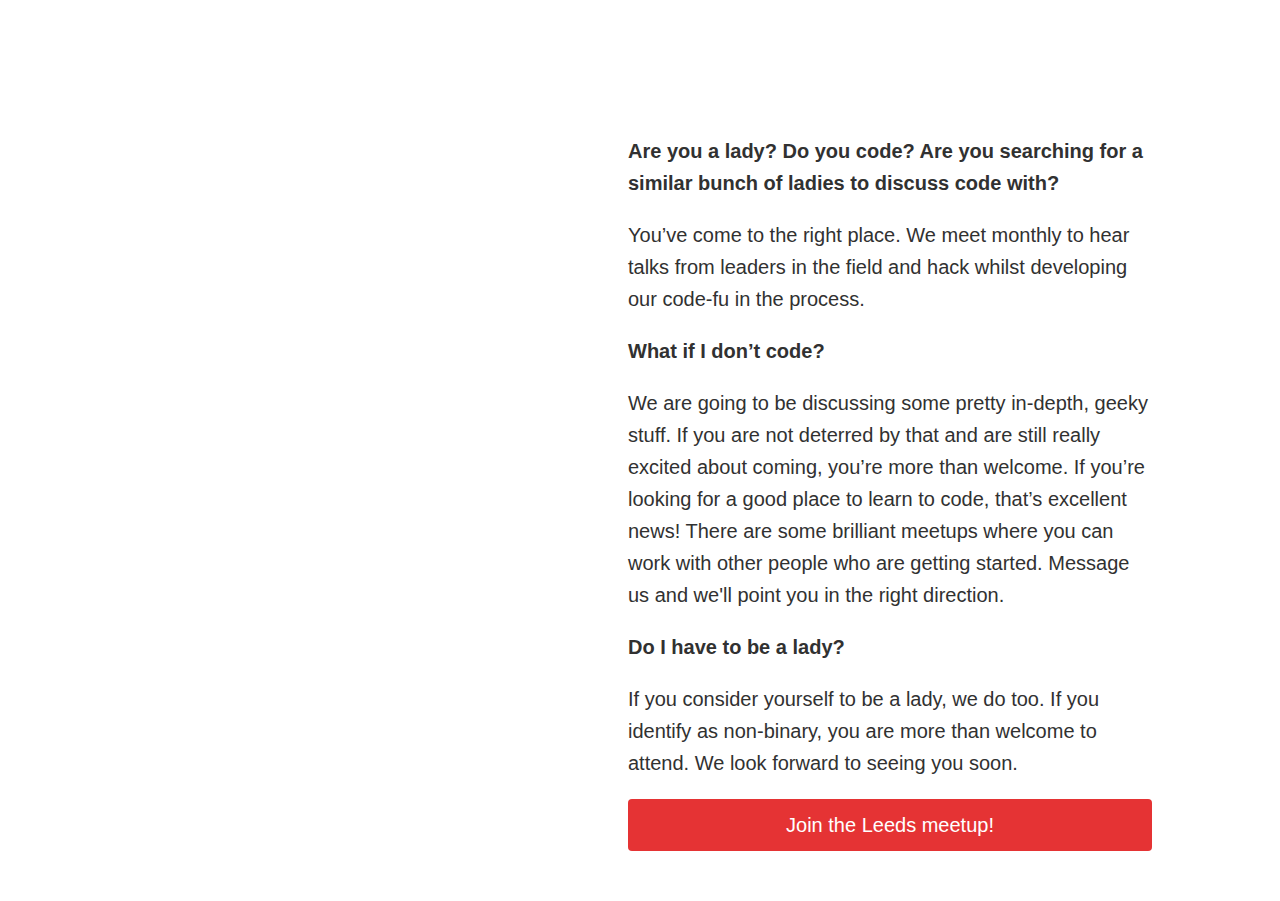
==== docs/index.html @ d554d66c "publish bump" ====
<html>
<head><title>Ladies of Code Leeds</title>
<style>

*		{box-sizing:border-box;}
body	{background:#fff; font-family:'Signika', sans-serif; font-size:16px; line-height:24px; color:#313131; width:100%; padding:50px; margin:0 auto;}
h1		{font-size:4em; font-weight:normal; color:#313131;}
h2		{font-size:2em; font-weight:normal;}

a		{color:#23a19a;}

a.bar	{color:#f7f4fd; background-color:#3a3a3a; border-radius:4px; padding:5px; text-decoration:none; border-bottom:none;}
a.bar:hover	{background-color:#1400ff; border-bottom:none;}


.nav	{display:inline-block; vertical-align:top; width:50%;}
.nav:nth-of-type(2)	{text-align:right;}

.blog_line, .blog_wrap	{border-top:1px dashed #1400ff; margin-top:40px; margin-bottom:40px; position:relative;}
.blog_info	{position:absolute; right:10px; top:10px;}


/*	index.html	*/

.main_wrap	{width:1024px; margin:0 auto;}
.main_gif, .main_intro	{display:inline-block; vertical-align:top;}
.main_gif	{width:400px; height:400px; background:url('/ladiesofcodeleeds/data/loc.gif')center center no-repeat;}
.main_intro	{width:524px; font-size:20px; line-height:32px; margin-left:100px; margin-top:65px;}
.main_intro p:nth-of-type(odd)	{font-weight:bold;}

a.join		{display:block; border-radius:4px; text-align:center; padding:10px 0; color:#fff; background-color:#e53334; text-decoration:none;}
a.join:hover{background-color:#E45152;}

@import url('https://fonts.googleapis.com/css?family=Signika:300,400');
</style></head>
<body><div class="main_wrap">
	<div class="main_gif"></div><div class="main_intro">
		<p>Are you a lady? Do you code? Are you searching for a similar bunch of ladies to discuss code with?</p>
		<p>You’ve come to the right place. We meet monthly to hear talks from leaders in the field and hack whilst developing our code-fu in the process.</p>
		<p>What if I don’t code?</p>
		<p>We are going to be discussing some pretty in-depth, geeky stuff. If you are not deterred by that and are still really excited about coming, you’re more than welcome. If you’re looking for a good place to learn to code, that’s excellent news! There are some brilliant meetups where you can work with other people who are getting started. Message us and we'll point you in the right direction.</p>
		<p>Do I have to be a lady?</p>
		<p>If you consider yourself to be a lady, we do too. If you identify as non-binary, you are more than welcome to attend. We look forward to seeing you soon.</p>
		<a href="https://www.meetup.com/Ladies-of-Code-Leeds/" class="join">Join the Leeds meetup!</a>
	</div>
</div></body>
</html>
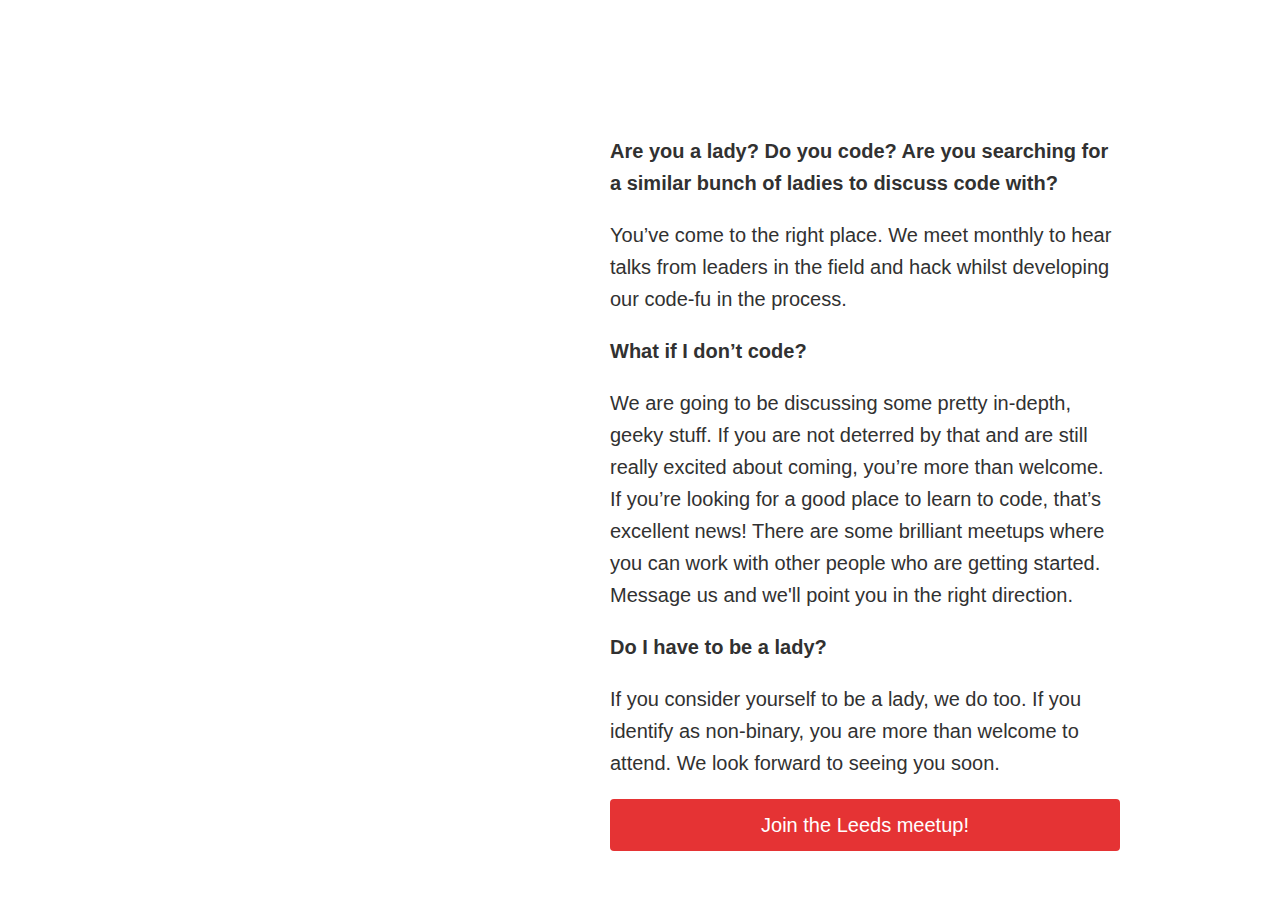
==== commit ce9758fe: "publish bump" ====
--- a/docs/index.html
+++ b/docs/index.html
@@ -22,10 +22,10 @@
 
 /*	index.html	*/
 
-.main_wrap	{width:1024px; margin:0 auto;}
+.main_wrap	{width:960px; margin:0 auto;}
 .main_gif, .main_intro	{display:inline-block; vertical-align:top;}
 .main_gif	{width:400px; height:400px; background:url('/ladiesofcodeleeds/data/loc.gif')center center no-repeat;}
-.main_intro	{width:524px; font-size:20px; line-height:32px; margin-left:100px; margin-top:65px;}
+.main_intro	{width:510px; font-size:20px; line-height:32px; margin-left:50px; margin-top:65px;}
 .main_intro p:nth-of-type(odd)	{font-weight:bold;}
 
 a.join		{display:block; border-radius:4px; text-align:center; padding:10px 0; color:#fff; background-color:#e53334; text-decoration:none;}
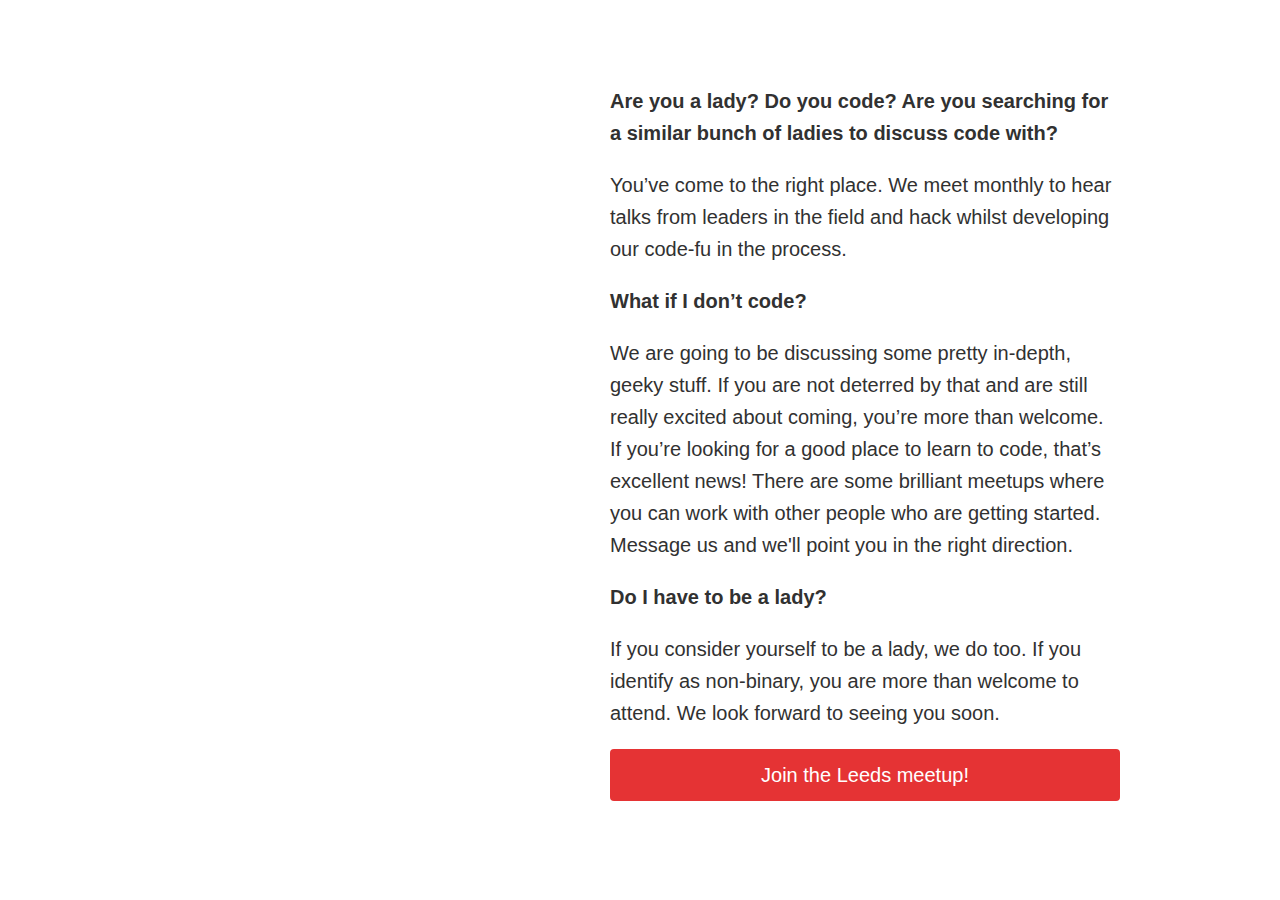
==== commit d5ee3bbe: "publish bump" ====
--- a/docs/index.html
+++ b/docs/index.html
@@ -3,7 +3,7 @@
 <style>
 
 *		{box-sizing:border-box;}
-body	{background:#fff; font-family:'Signika', sans-serif; font-size:16px; line-height:24px; color:#313131; width:100%; padding:50px; margin:0 auto;}
+body	{background:#fff; font-family:'Signika', sans-serif; font-size:16px; line-height:24px; color:#313131; width:100%; padding:0; margin:0 auto;}
 h1		{font-size:4em; font-weight:normal; color:#313131;}
 h2		{font-size:2em; font-weight:normal;}
 
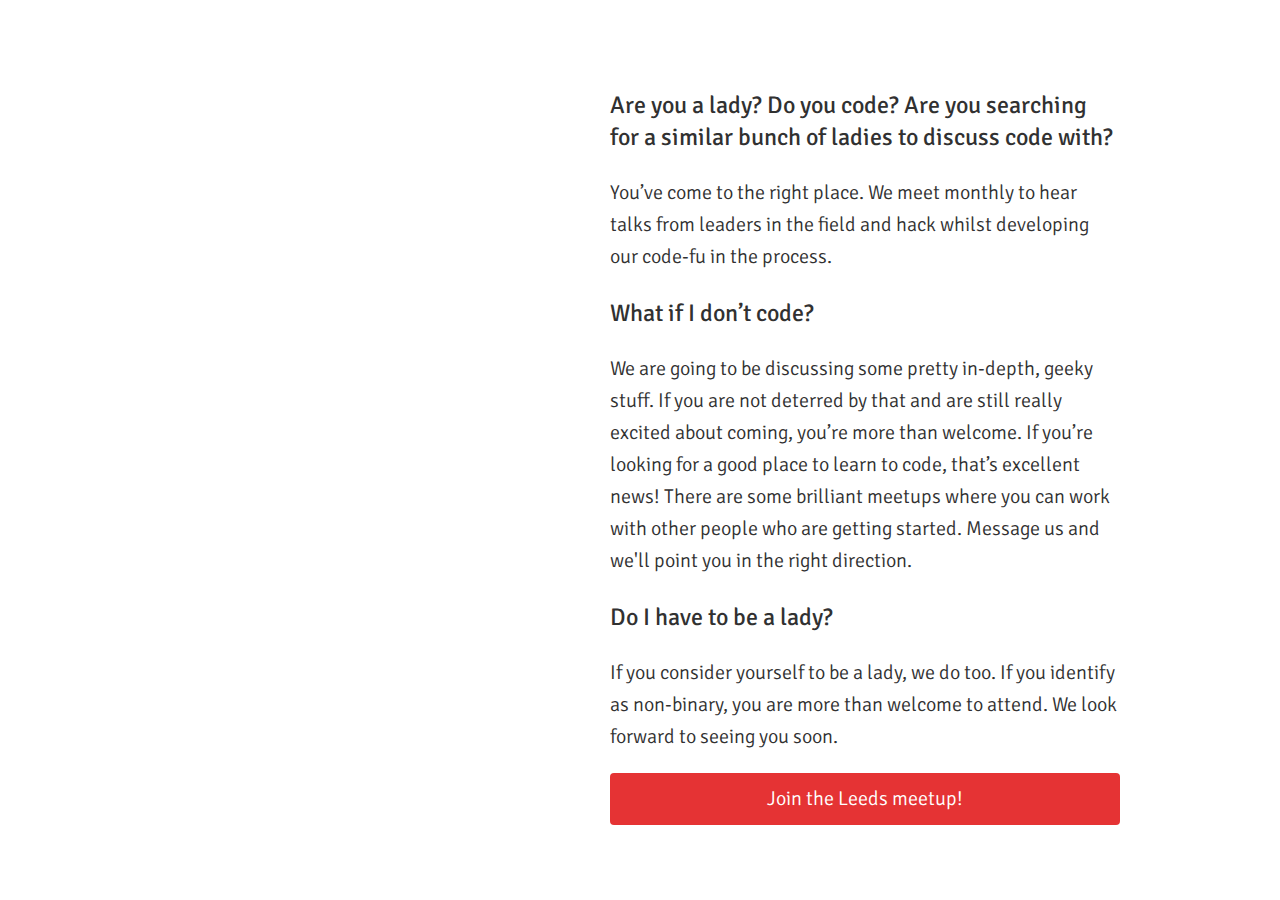
==== commit 83806237: "publish bump" ====
--- a/docs/index.html
+++ b/docs/index.html
@@ -1,9 +1,10 @@
 <html>
 <head><title>Ladies of Code Leeds</title>
 <style>
+@import url('https://fonts.googleapis.com/css?family=Signika:300,400');
 
 *		{box-sizing:border-box;}
-body	{background:#fff; font-family:'Signika', sans-serif; font-size:16px; line-height:24px; color:#313131; width:100%; padding:0; margin:0 auto;}
+body	{background:#fff; font-family:'Signika', sans-serif; font-size:16px; line-height:24px; font-weight:300; color:#313131; width:100%; padding:0; margin:0 auto;}
 h1		{font-size:4em; font-weight:normal; color:#313131;}
 h2		{font-size:2em; font-weight:normal;}
 
@@ -26,12 +27,11 @@
 .main_gif, .main_intro	{display:inline-block; vertical-align:top;}
 .main_gif	{width:400px; height:400px; background:url('/ladiesofcodeleeds/data/loc.gif')center center no-repeat;}
 .main_intro	{width:510px; font-size:20px; line-height:32px; margin-left:50px; margin-top:65px;}
-.main_intro p:nth-of-type(odd)	{font-weight:bold;}
+.main_intro p:nth-of-type(odd)	{font-size:24px; font-weight:400;}
 
 a.join		{display:block; border-radius:4px; text-align:center; padding:10px 0; color:#fff; background-color:#e53334; text-decoration:none;}
 a.join:hover{background-color:#E45152;}
 
-@import url('https://fonts.googleapis.com/css?family=Signika:300,400');
 </style></head>
 <body><div class="main_wrap">
 	<div class="main_gif"></div><div class="main_intro">
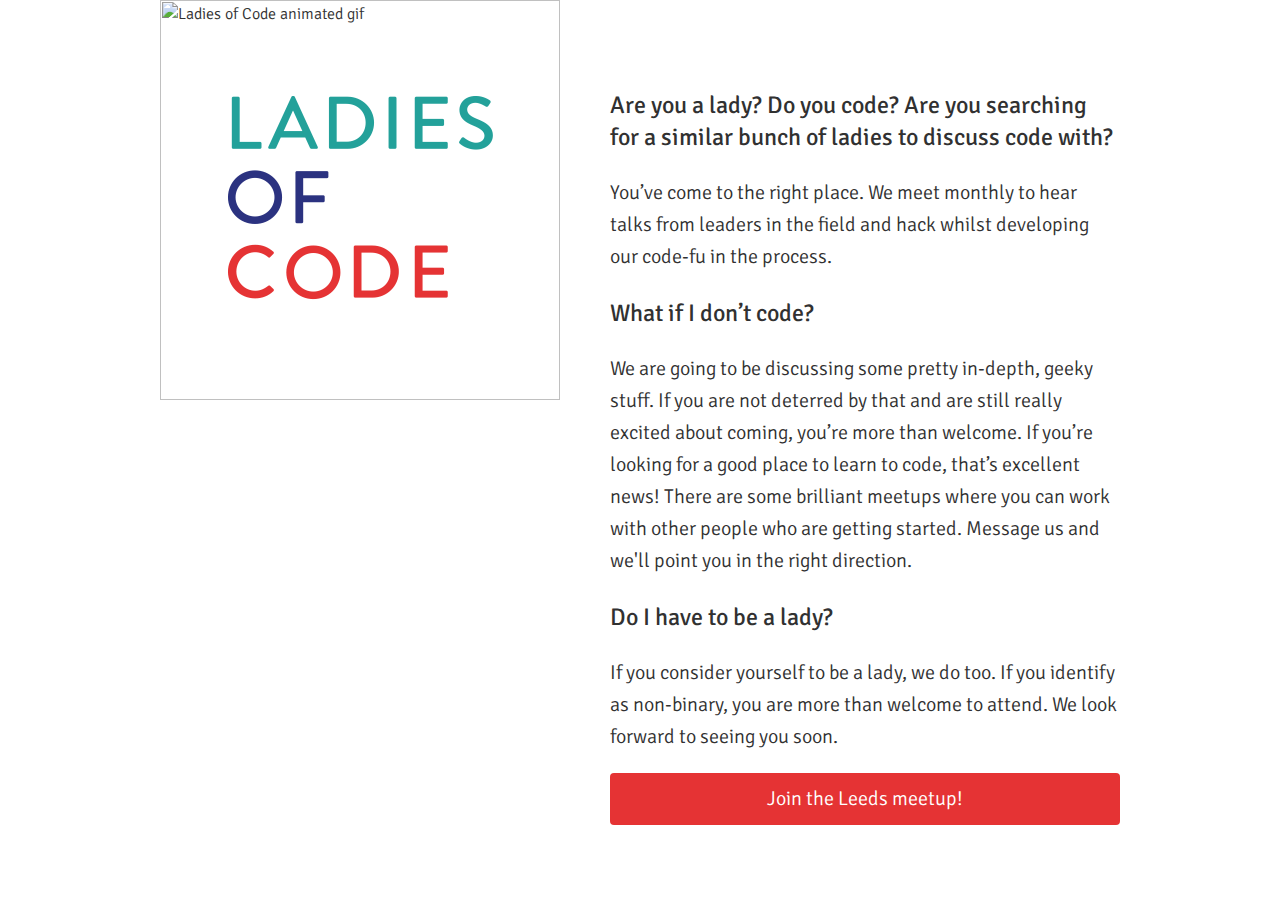
==== commit d5104207: "Merge https://github.com/xriss/plated-example" ====
--- a/docs/index.html
+++ b/docs/index.html
@@ -25,16 +25,29 @@
 
 .main_wrap	{width:960px; margin:0 auto;}
 .main_gif, .main_intro	{display:inline-block; vertical-align:top;}
-.main_gif	{width:400px; height:400px; background:url('/ladiesofcodeleeds/data/loc.gif')center center no-repeat;}
+.main_gif	{width:400px; height:400px; background:url('./data/loc.gif')center center no-repeat;}
 .main_intro	{width:510px; font-size:20px; line-height:32px; margin-left:50px; margin-top:65px;}
 .main_intro p:nth-of-type(odd)	{font-size:24px; font-weight:400;}
 
 a.join		{display:block; border-radius:4px; text-align:center; padding:10px 0; color:#fff; background-color:#e53334; text-decoration:none;}
 a.join:hover{background-color:#E45152;}
 
+
+/*	baby devices	*/
+@media screen and (max-width: 1024px) {
+
+.main_gif, .main_intro	{display:block;}
+.main_gif {width:960px; height:500px; background:url(/ladiesofcodeleeds/data/loc.gif)80px center no-repeat; background-size:800px; margin-top:60px;}
+.main_intro	{width:700px; font-size:42px; line-height:58px; margin:0 auto; margin-bottom:100px;}
+.main_intro p:nth-of-type(odd)	{font-size:48px; line-height:64px;}
+
+}
+
 </style></head>
 <body><div class="main_wrap">
-	<div class="main_gif"></div><div class="main_intro">
+	<div class="main_gif">
+		<img alt="Ladies of Code animated gif" src="https://notshi.github.io/ladiesofcodeleeds/data/loc.gif" width="400" height="400">
+	</div><div class="main_intro">
 		<p>Are you a lady? Do you code? Are you searching for a similar bunch of ladies to discuss code with?</p>
 		<p>You’ve come to the right place. We meet monthly to hear talks from leaders in the field and hack whilst developing our code-fu in the process.</p>
 		<p>What if I don’t code?</p>
